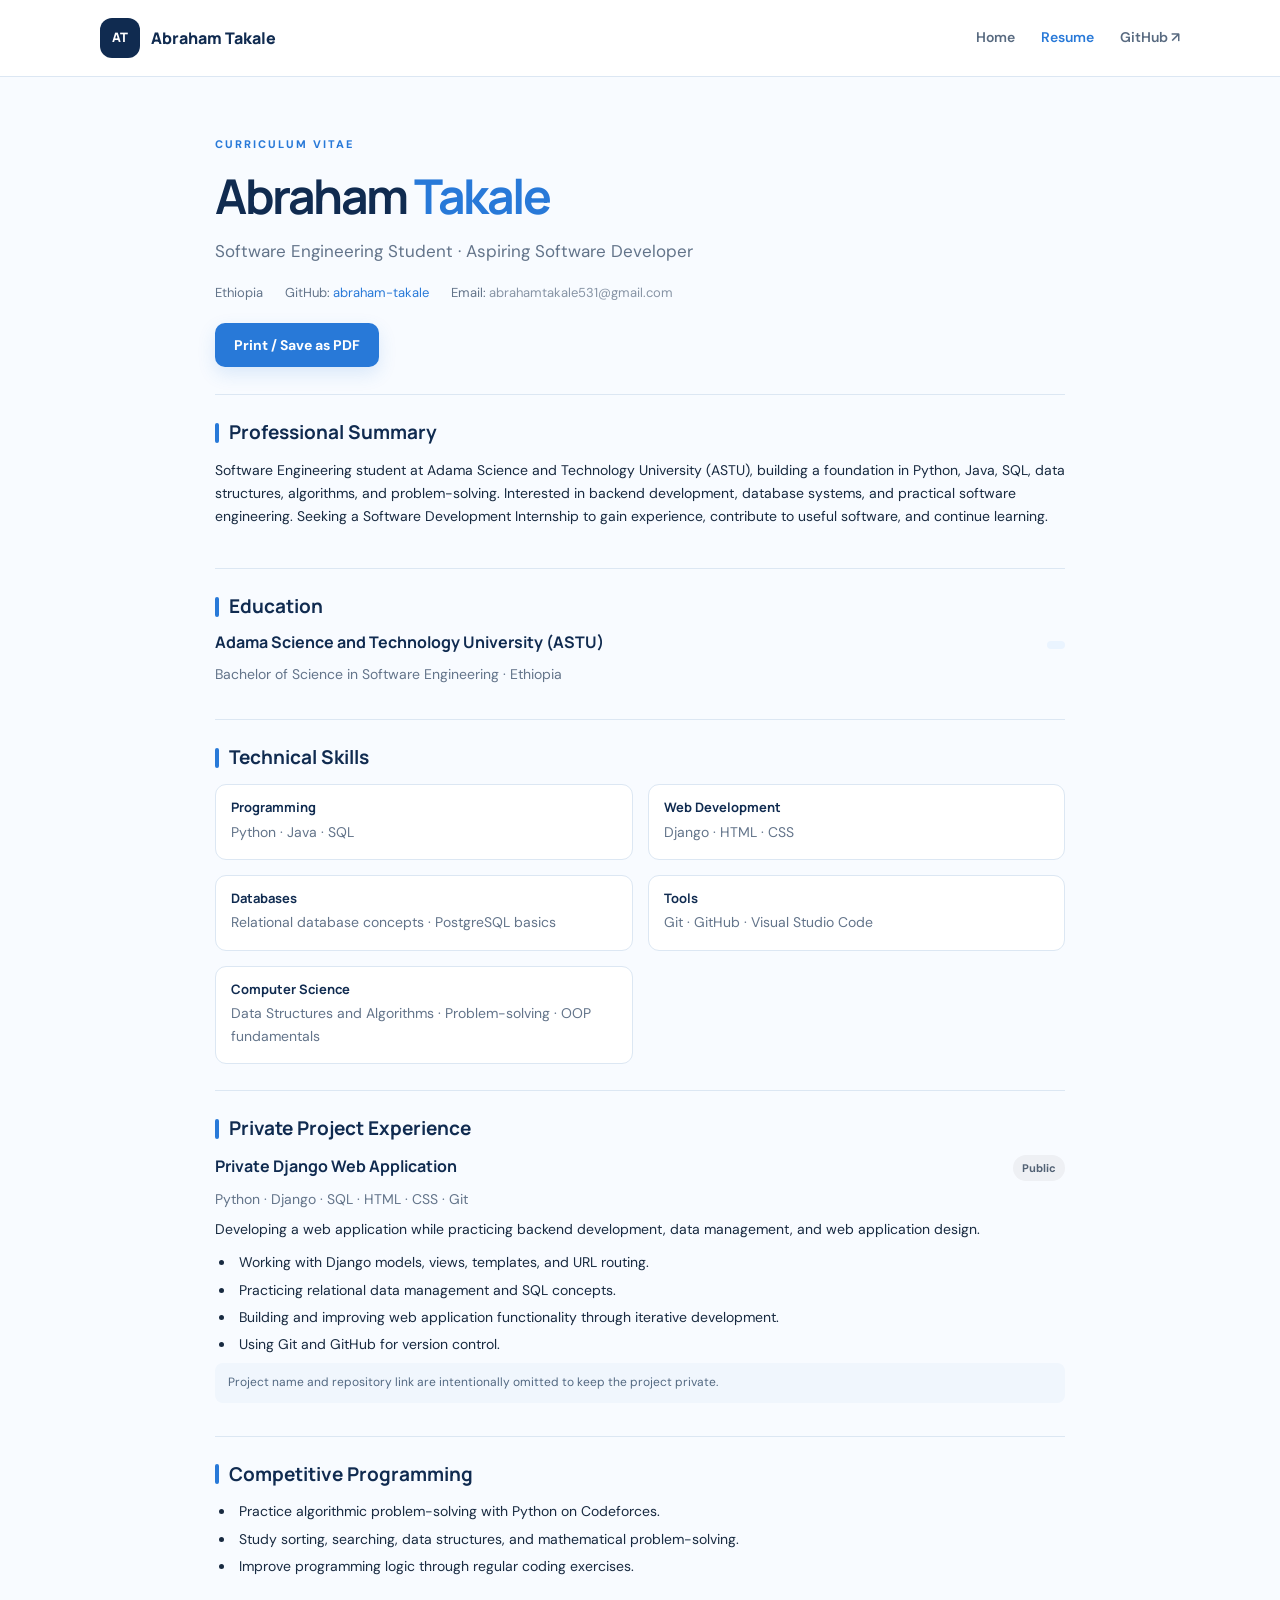
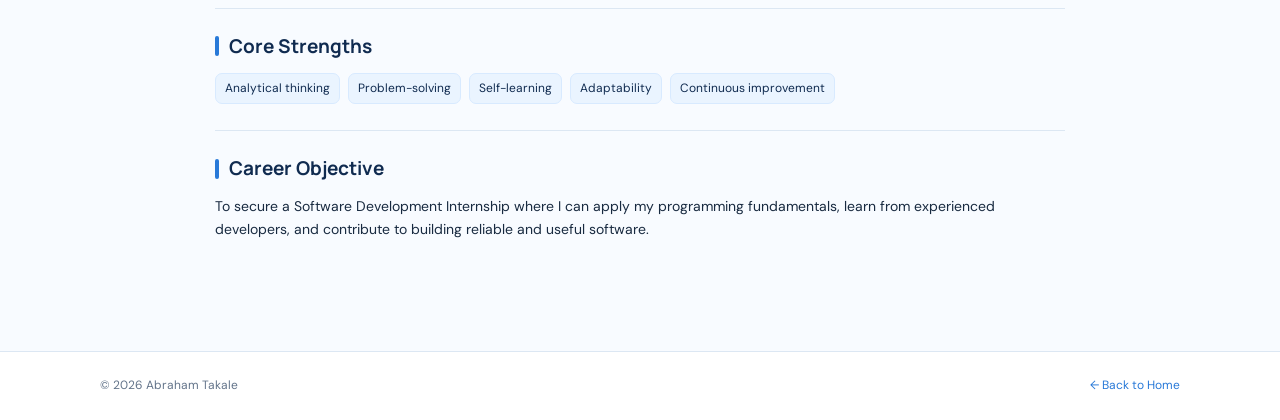
==== resume.html @ e2283519 "Update resume.html" ====
<!DOCTYPE html>
<html lang="en">
<head>
  <meta charset="UTF-8">
  <meta name="viewport" content="width=device-width, initial-scale=1.0">
  <meta name="description" content="Resume of Abraham Gaddissee, Software Engineering student at ASTU.">
  <title>Abraham Takale | Resume</title>
  <link rel="stylesheet" href="style.css">
</head>
<body>
  <header class="site-header">
    <nav class="nav container" aria-label="Main navigation">
      <a class="brand" href="index.html"><span class="brand-mark">AT</span><span>Abraham Takale</span></a>
      <div class="nav-links">
        <a href="index.html">Home</a>
        <a class="active" href="resume.html">Resume</a>
        <a href="https://github.com/abraham-takale" target="_blank" rel="noreferrer">GitHub ↗</a>
      </div>
    </nav>
  </header>

  <main class="container resume-wrap">
    <section class="resume-intro">
      <p class="eyebrow">CURRICULUM VITAE</p>
      <h1>Abraham <span>Takale</span></h1>
      <p class="lead">Software Engineering Student · Aspiring Software Developer</p>
      <div class="resume-contact">
        <span>Ethiopia</span><span>GitHub: <a href="https://github.com/abraham-takale" target="_blank" rel="noreferrer">abraham-takale</a></span>
        <span>Email: <em>abrahamtakale531@gmail.com</em></span>
      </div>
      <button class="button primary print-button" onclick="window.print()">Print / Save as PDF</button>
    </section>

    <section class="resume-section">
      <h2>Professional Summary</h2>
      <p> Software Engineering student at Adama Science and Technology University (ASTU), building a foundation in Python, Java, SQL, data structures, algorithms, and problem-solving. Interested in backend development, database systems, and practical software engineering. Seeking a Software Development Internship to gain experience, contribute to useful software, and continue learning.</p>
    </section>

    <section class="resume-section">
      <h2>Education</h2>
      <div class="entry">
        <div class="entry-top"><h3>Adama Science and Technology University (ASTU)</h3><span class="pill"></span></div>
        <p class="muted">Bachelor of Science in Software Engineering · Ethiopia</p>
      </div>
    </section>

    <section class="resume-section">
      <h2>Technical Skills</h2>
      <div class="skill-grid">
        <div><h3>Programming</h3><p>Python · Java · SQL</p></div>
        <div><h3>Web Development</h3><p>Django · HTML · CSS</p></div>
        <div><h3>Databases</h3><p>Relational database concepts · PostgreSQL basics</p></div>
        <div><h3>Tools</h3><p>Git · GitHub · Visual Studio Code</p></div>
        <div><h3>Computer Science</h3><p>Data Structures and Algorithms · Problem-solving · OOP fundamentals</p></div>
      </div>
    </section>

    <section class="resume-section">
      <h2>Private Project Experience</h2>
      <div class="entry">
        <div class="entry-top"><h3>Private Django Web Application</h3><span class="pill private">Public</span></div>
        <p class="muted">Python · Django · SQL · HTML · CSS · Git</p>
        <p>Developing a web application while practicing backend development, data management, and web application design.</p>
        <ul>
          <li>Working with Django models, views, templates, and URL routing.</li>
          <li>Practicing relational data management and SQL concepts.</li>
          <li>Building and improving web application functionality through iterative development.</li>
          <li>Using Git and GitHub for version control.</li>
        </ul>
        <p class="privacy-note">Project name and repository link are intentionally omitted to keep the project private.</p>
      </div>
    </section>

    <section class="resume-section">
      <h2>Competitive Programming</h2>
      <ul>
        <li>Practice algorithmic problem-solving with Python on Codeforces.</li>
        <li>Study sorting, searching, data structures, and mathematical problem-solving.</li>
        <li>Improve programming logic through regular coding exercises.</li>
      </ul>
    </section>

    <section class="resume-section">
      <h2>Core Strengths</h2>
      <div class="strength-tags"><span>Analytical thinking</span><span>Problem-solving</span><span>Self-learning</span><span>Adaptability</span><span>Continuous improvement</span></div>
    </section>

    <section class="resume-section objective">
      <h2>Career Objective</h2>
      <p>To secure a Software Development Internship where I can apply my programming fundamentals, learn from experienced developers, and contribute to building reliable and useful software.</p>
    </section>
  </main>

  <footer class="footer"><div class="container footer-inner"><span>© <span id="year"></span> Abraham Takale</span><a href="index.html">← Back to Home</a></div></footer>
  <script>document.getElementById("year").textContent = new Date().getFullYear();</script>
</body>
</html>
---- style.css ----
@import url('https://fonts.googleapis.com/css2?family=DM+Sans:wght@400;500;600;700&family=Manrope:wght@400;500;600;700;800&display=swap');

:root{--navy:#102b50;--blue:#2879d8;--sky:#eaf4ff;--ink:#182a40;--muted:#63748a;--line:#dce7f3;--white:#fff}
*{box-sizing:border-box}
html{scroll-behavior:smooth}
body{margin:0;background:#f8fbff;color:var(--ink);font-family:'DM Sans',sans-serif;line-height:1.65}
a{color:var(--blue);text-decoration:none}
a:hover{text-decoration:underline}
.container{width:min(1080px,calc(100% - 40px));margin-inline:auto}
.site-header{background:var(--white);border-bottom:1px solid var(--line);position:sticky;top:0;z-index:10}
.nav{min-height:76px;display:flex;align-items:center;justify-content:space-between;gap:24px}
.brand{display:flex;align-items:center;gap:11px;color:var(--navy);font-family:Manrope,sans-serif;font-weight:800}
.brand:hover{text-decoration:none}
.brand-mark{display:grid;place-items:center;width:40px;height:40px;border-radius:12px;background:var(--navy);color:white;font-size:13px;letter-spacing:.5px}
.nav-links{display:flex;align-items:center;gap:26px;font-weight:600;font-size:14px}
.nav-links a{color:#586a80}
.nav-links a.active,.nav-links a:hover{color:var(--blue)}
.hero{display:grid;grid-template-columns:1.45fr .8fr;gap:58px;align-items:center;padding-top:90px;padding-bottom:86px}
.eyebrow{color:var(--blue);font-size:11px;font-weight:800;letter-spacing:2px;margin:0 0 14px}
h1,h2,h3{font-family:Manrope,sans-serif;line-height:1.2;color:var(--navy);margin-top:0}
h1{font-size:clamp(40px,6vw,64px);letter-spacing:-2.5px;margin-bottom:12px}
h1 span{color:var(--blue)}
.hero h2{font-size:21px;margin-bottom:18px}
.lead{font-size:17px;color:var(--muted);max-width:620px}
.actions{display:flex;gap:12px;flex-wrap:wrap;margin-top:28px}
.button{display:inline-flex;justify-content:center;align-items:center;gap:10px;padding:12px 18px;border-radius:10px;font:700 14px 'DM Sans',sans-serif;border:1px solid transparent;cursor:pointer}
.button:hover{text-decoration:none;transform:translateY(-1px)}
.primary{background:var(--blue);color:white;box-shadow:0 7px 18px #2879d825}
.secondary{border-color:#ccd9e8;background:white;color:var(--navy)}
.hero-card{padding:30px;border-radius:22px;background:linear-gradient(145deg,#102b50,#1d4e83);color:white;box-shadow:0 20px 50px #102b5020}
.avatar{width:76px;height:76px;display:grid;place-items:center;border-radius:22px;background:#ffffff1c;border:1px solid #ffffff40;color:white;font:800 25px Manrope;margin-bottom:27px}
.card-label{font-size:10px;letter-spacing:2px;font-weight:800;color:#a9d4ff}
.hero-card h3{color:white;font-size:25px;margin-bottom:8px}
.hero-card p:not(.card-label){color:#d3e3f4;font-size:14px}
.mini-tags,.strength-tags{display:flex;flex-wrap:wrap;gap:8px;margin-top:20px}
.mini-tags span,.strength-tags span{border:1px solid #ffffff35;background:#ffffff12;border-radius:7px;padding:5px 9px;font-size:12px;color:white}
.section{padding:30px 0 80px}
.section-heading{margin-bottom:28px}
.section-heading h2,.cta h2{font-size:32px;letter-spacing:-.8px;margin-bottom:8px}
.section-heading>p:last-child{color:var(--muted);margin-top:0}
.cards{display:grid;grid-template-columns:repeat(4,1fr);gap:15px}
.feature-card{background:white;border:1px solid var(--line);padding:23px 20px;border-radius:15px;transition:transform .2s,box-shadow .2s}
.feature-card:hover{transform:translateY(-3px);box-shadow:0 12px 30px #102b500c}
.feature-icon{width:39px;height:39px;display:grid;place-items:center;background:var(--sky);border-radius:11px;color:var(--blue);font-size:22px;margin-bottom:18px}
.feature-card h3{font-size:16px;margin-bottom:8px}
.feature-card p{font-size:13px;color:var(--muted);margin-bottom:0}
.cta{margin-bottom:76px;padding:34px 38px;border-radius:18px;background:var(--navy);color:white;display:flex;align-items:center;justify-content:space-between;gap:25px}
.cta h2{color:white;margin-bottom:8px}
.cta p:not(.eyebrow){color:#d1dfef;margin-bottom:0;max-width:570px}
.cta .eyebrow{color:#91c6ff}
.light{background:white;color:var(--navy);white-space:nowrap}
.footer{border-top:1px solid var(--line);background:white;color:var(--muted);font-size:12px}
.footer-inner{min-height:68px;display:flex;align-items:center;justify-content:space-between;gap:15px}
.resume-wrap{max-width:850px;padding-top:58px;padding-bottom:70px}
.resume-intro{padding-bottom:27px;border-bottom:1px solid var(--line)}
.resume-intro h1{font-size:48px}
.resume-intro .lead{margin:0 0 17px}
.resume-contact{display:flex;flex-wrap:wrap;gap:10px 22px;color:var(--muted);font-size:13px}
.resume-contact em{font-style:normal;color:#8794a5}
.print-button{margin-top:20px}
.resume-section{padding:26px 0;border-bottom:1px solid var(--line)}
.resume-section h2{font-size:19px;margin-bottom:15px;display:flex;align-items:center;gap:10px}
.resume-section h2:before{content:"";display:block;width:4px;height:20px;background:var(--blue);border-radius:4px}
.resume-section p,.resume-section li{font-size:14px}
.resume-section ul{padding-left:20px;margin:10px 0 0}
.resume-section li{padding-left:4px;margin:4px 0}
.entry-top{display:flex;justify-content:space-between;align-items:center;gap:12px}
.entry h3{font-size:16px;margin-bottom:4px}
.entry p{margin:7px 0}
.muted{color:var(--muted)}
.pill{font-size:11px;font-weight:700;padding:4px 9px;border-radius:30px;background:var(--sky);color:var(--blue);white-space:nowrap}
.pill.private{background:#eef0f4;color:#526174}
.skill-grid{display:grid;grid-template-columns:1fr 1fr;gap:15px}
.skill-grid>div{background:white;border:1px solid var(--line);padding:15px;border-radius:11px}
.skill-grid h3{font-size:13px;margin-bottom:5px}
.skill-grid p{color:var(--muted);margin:0}
.privacy-note{padding:10px 13px;background:#f0f6fd;border-radius:8px;color:#536982;font-size:12px!important}
.strength-tags{margin-top:0}
.strength-tags span{color:var(--navy);background:var(--sky);border:1px solid #d8eaff}
.objective{border-bottom:0}
@media(max-width:760px){.hero{grid-template-columns:1fr;gap:32px;padding-top:55px;padding-bottom:55px}.hero-card{max-width:480px}.cards{grid-template-columns:repeat(2,1fr)}.cta{align-items:flex-start;flex-direction:column}.nav{align-items:flex-start;padding-top:14px;padding-bottom:14px;flex-direction:column;gap:12px}.nav-links{gap:18px}.resume-intro h1{font-size:39px}}
@media(max-width:440px){.container{width:min(100% - 28px,1080px)}.cards,.skill-grid{grid-template-columns:1fr}.nav-links{width:100%;justify-content:space-between;font-size:13px}.hero h1{font-size:43px}.section-heading h2,.cta h2{font-size:27px}.cta{padding:26px 22px}.resume-contact{flex-direction:column;gap:4px}}
@media print{body{background:white;font-size:12px}.site-header,.footer,.print-button{display:none!important}.resume-wrap{width:100%;padding:0;max-width:none}.resume-intro h1{font-size:30px}.resume-section{padding:14px 0}.resume-section p,.resume-section li{font-size:11px}.skill-grid>div{break-inside:avoid}.resume-section,.entry{break-inside:avoid}a{color:inherit;text-decoration:none}}
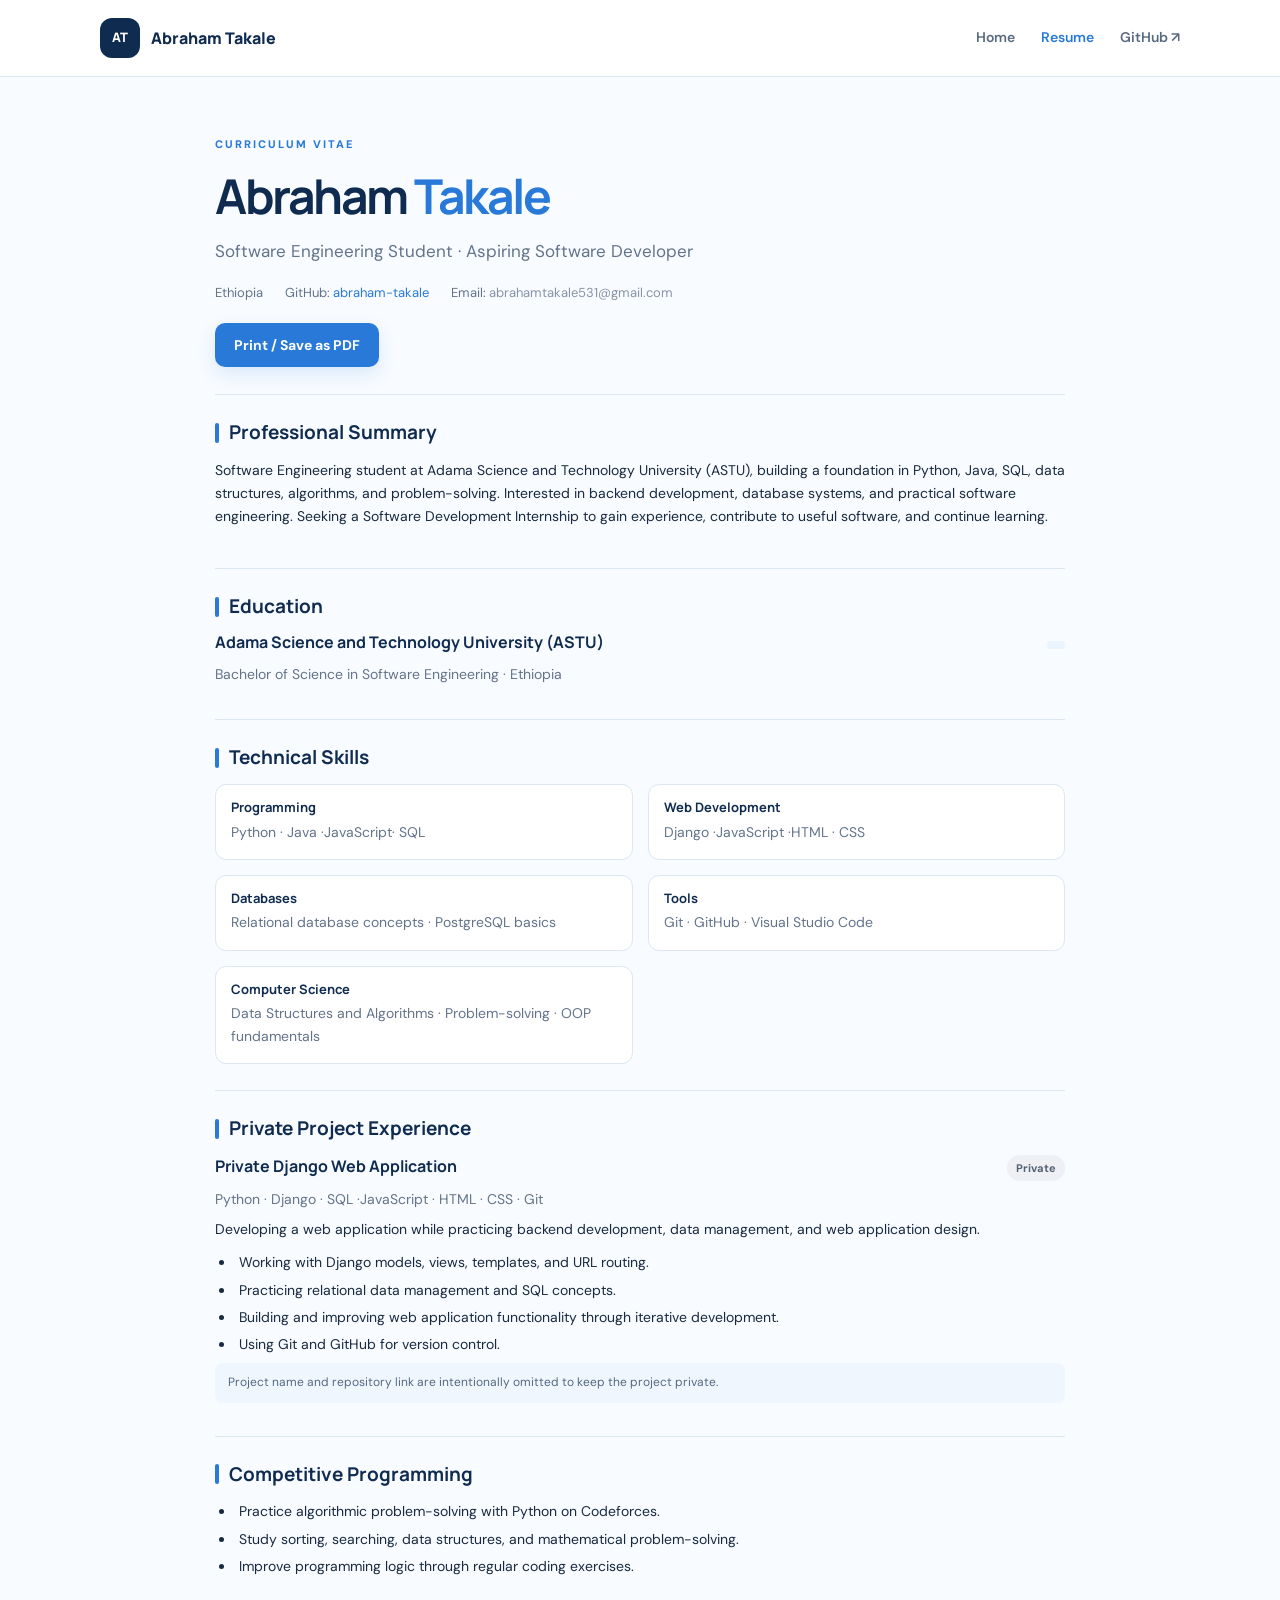
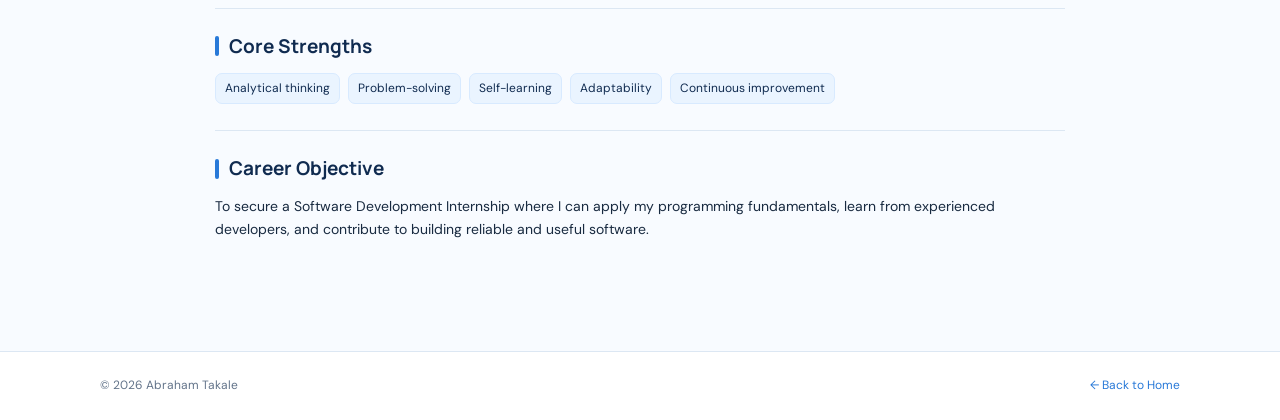
==== commit 92294039: "Update resume.html" ====
--- a/resume.html
+++ b/resume.html
@@ -47,8 +47,8 @@
     <section class="resume-section">
       <h2>Technical Skills</h2>
       <div class="skill-grid">
-        <div><h3>Programming</h3><p>Python · Java · SQL</p></div>
-        <div><h3>Web Development</h3><p>Django · HTML · CSS</p></div>
+        <div><h3>Programming</h3><p>Python · Java ·JavaScript· SQL</p></div>
+        <div><h3>Web Development</h3><p>Django ·JavaScript ·HTML · CSS</p></div>
         <div><h3>Databases</h3><p>Relational database concepts · PostgreSQL basics</p></div>
         <div><h3>Tools</h3><p>Git · GitHub · Visual Studio Code</p></div>
         <div><h3>Computer Science</h3><p>Data Structures and Algorithms · Problem-solving · OOP fundamentals</p></div>
@@ -58,8 +58,8 @@
     <section class="resume-section">
       <h2>Private Project Experience</h2>
       <div class="entry">
-        <div class="entry-top"><h3>Private Django Web Application</h3><span class="pill private">Public</span></div>
-        <p class="muted">Python · Django · SQL · HTML · CSS · Git</p>
+        <div class="entry-top"><h3>Private Django Web Application</h3><span class="pill private">Private</span></div>
+        <p class="muted">Python · Django · SQL ·JavaScript · HTML · CSS · Git</p>
         <p>Developing a web application while practicing backend development, data management, and web application design.</p>
         <ul>
           <li>Working with Django models, views, templates, and URL routing.</li>
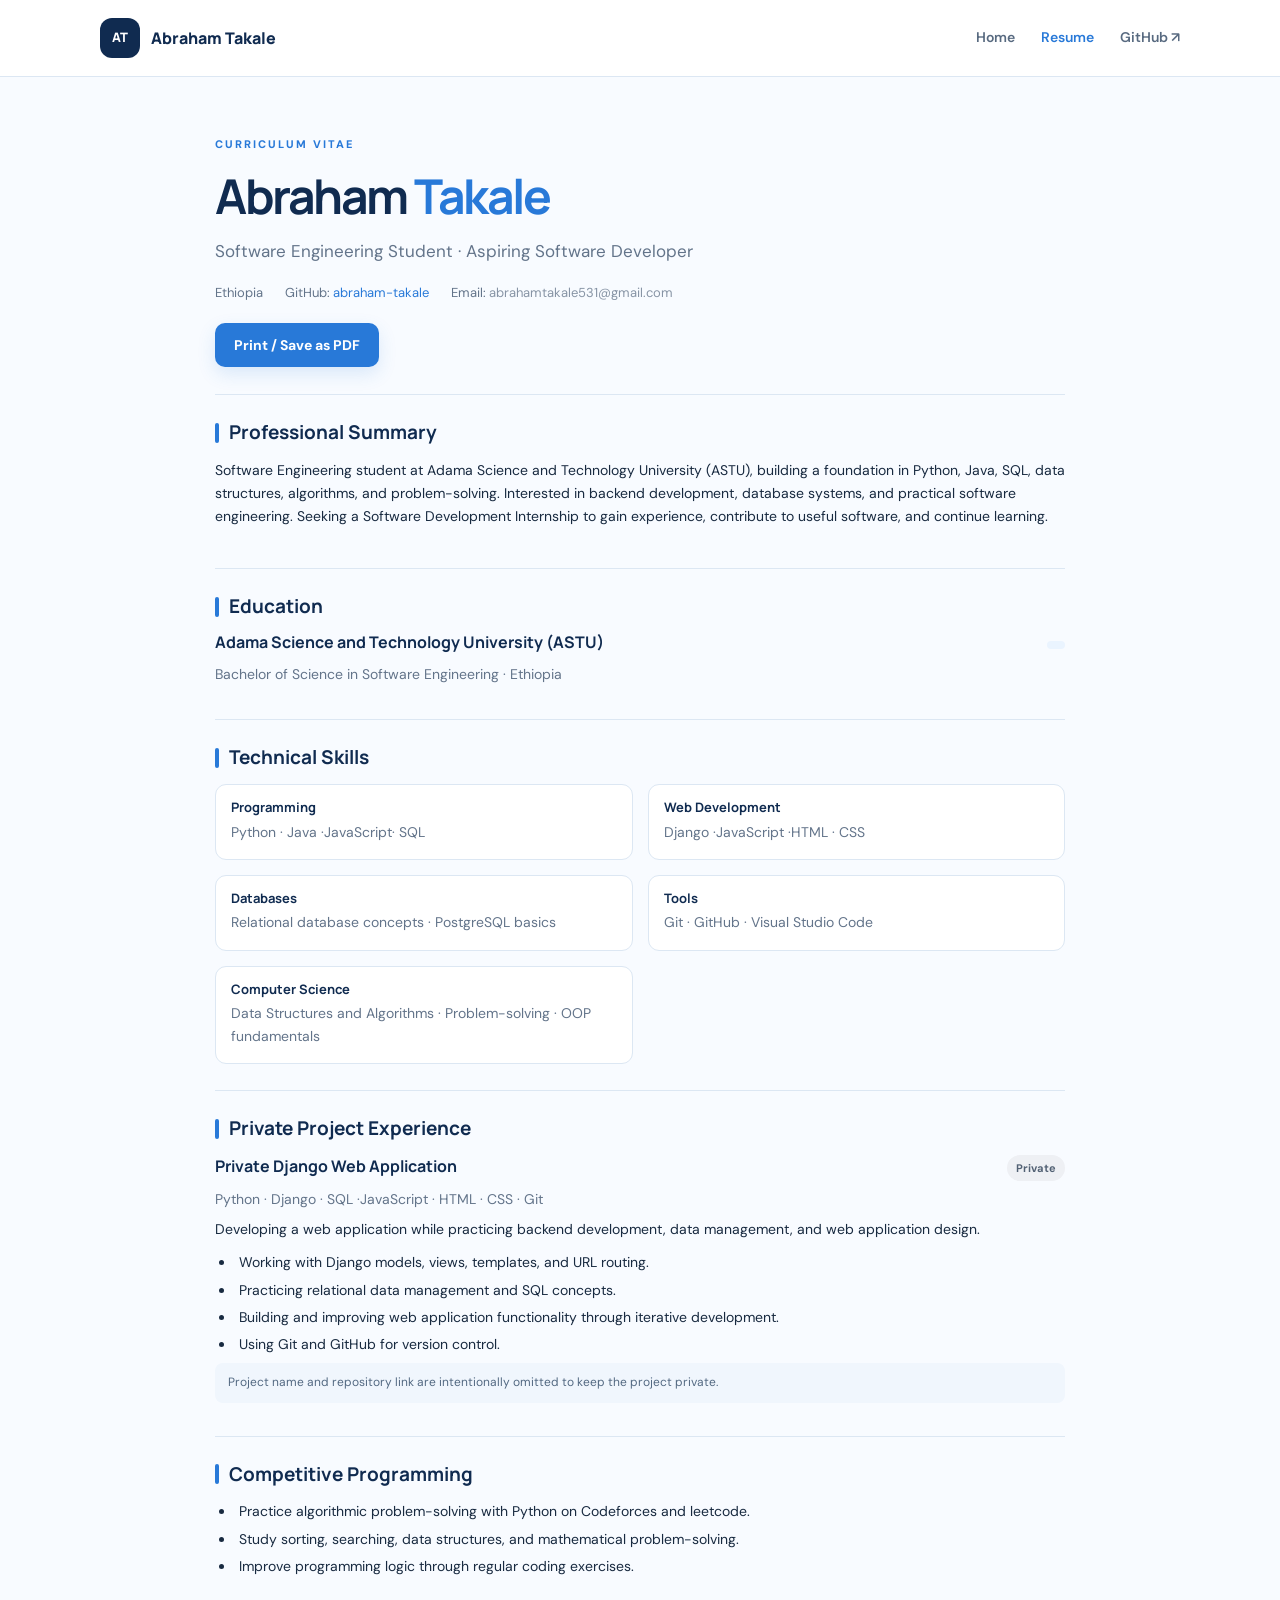
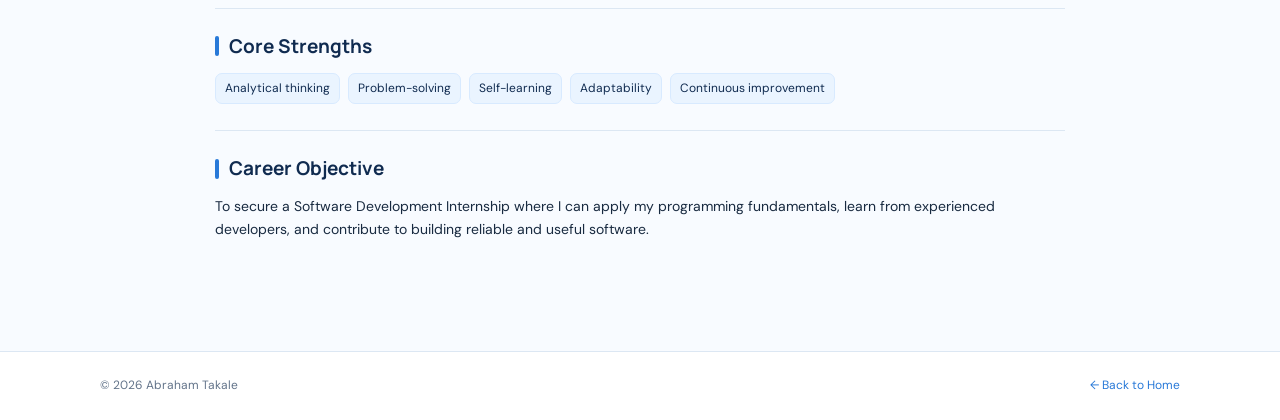
==== commit a9e3ae81: "Update competitive programming experience in resume" ====
--- a/resume.html
+++ b/resume.html
@@ -74,7 +74,7 @@
     <section class="resume-section">
       <h2>Competitive Programming</h2>
       <ul>
-        <li>Practice algorithmic problem-solving with Python on Codeforces.</li>
+        <li>Practice algorithmic problem-solving with Python on Codeforces and leetcode.</li>
         <li>Study sorting, searching, data structures, and mathematical problem-solving.</li>
         <li>Improve programming logic through regular coding exercises.</li>
       </ul>
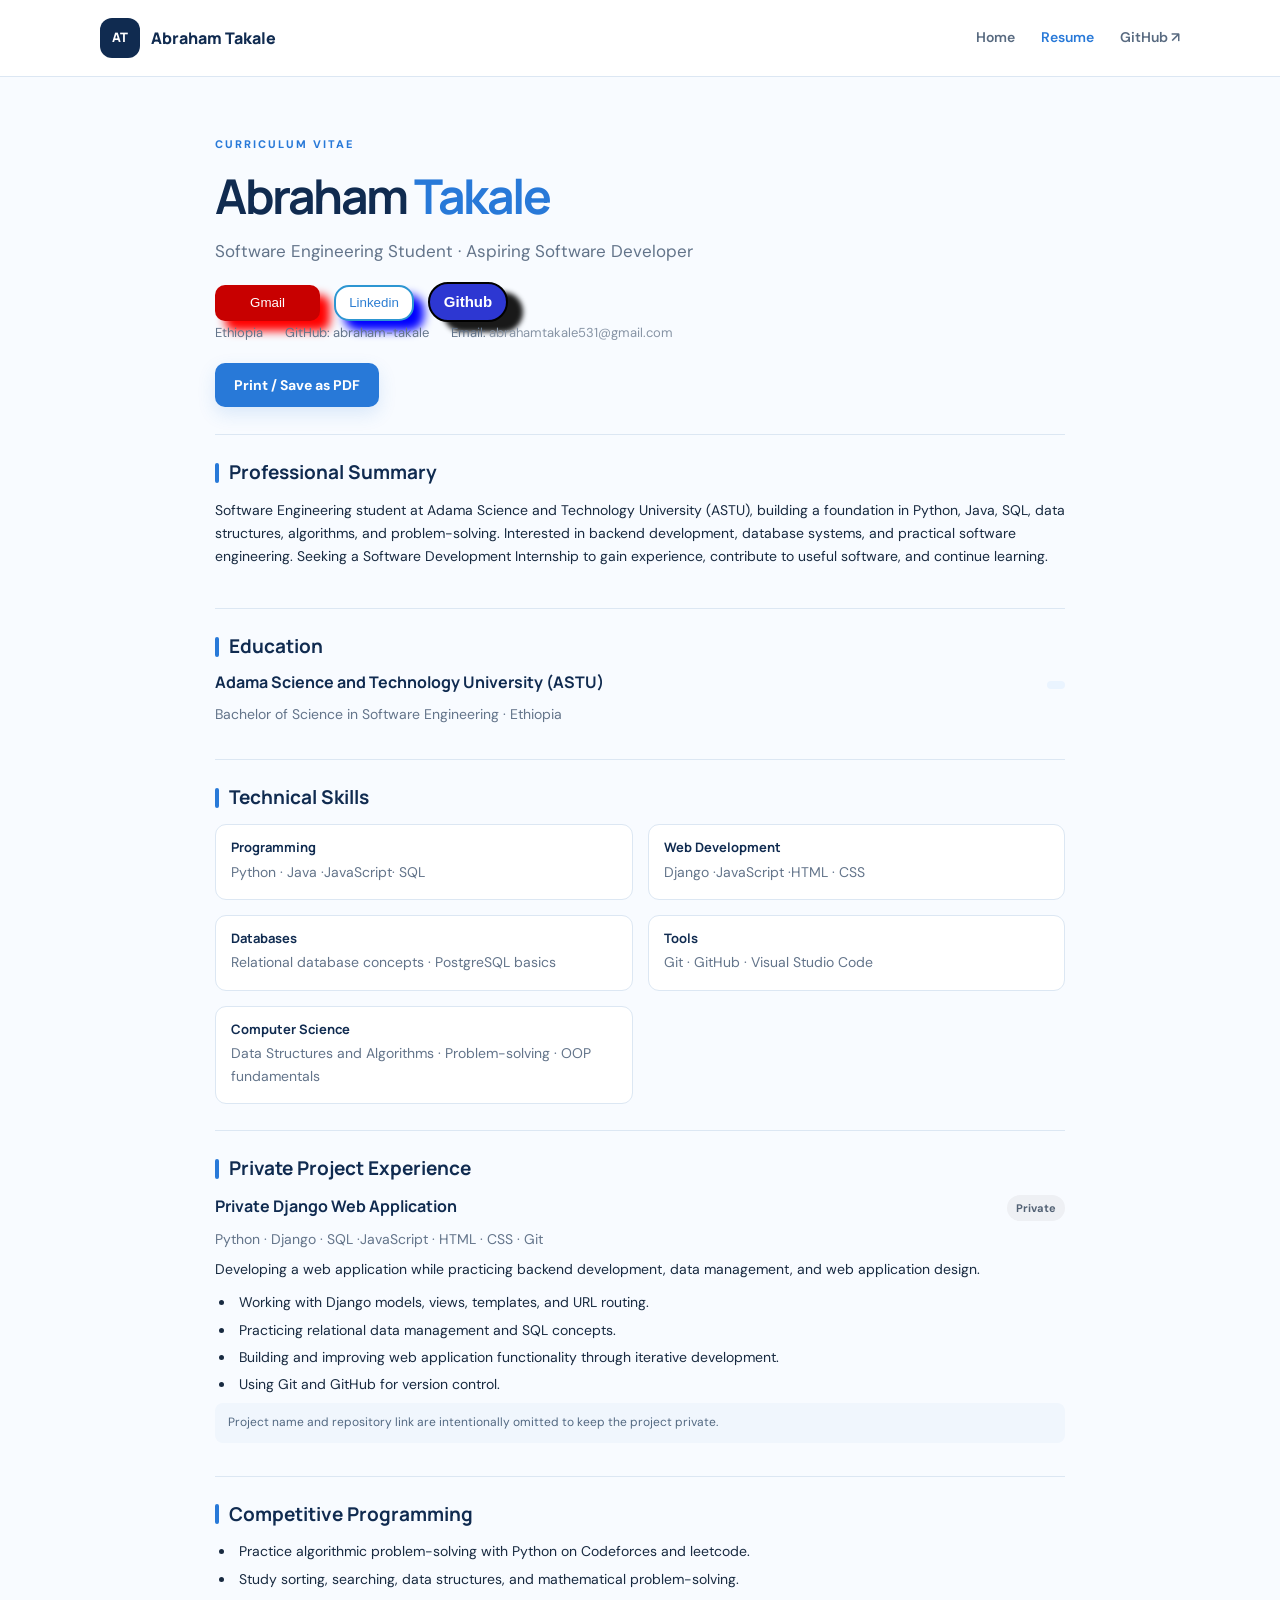
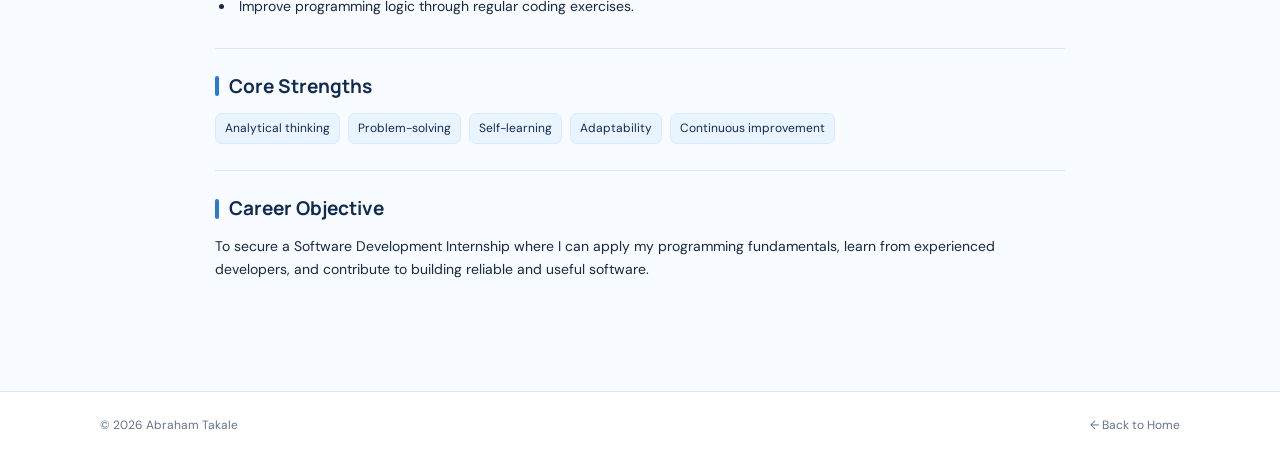
==== commit af94b42c: "Update resume.html" ====
--- a/resume.html
+++ b/resume.html
@@ -24,6 +24,81 @@
       <p class="eyebrow">CURRICULUM VITAE</p>
       <h1>Abraham <span>Takale</span></h1>
       <p class="lead">Software Engineering Student · Aspiring Software Developer</p>
+      <style>
+  .subscribe-tyl {
+    background-color: rgb(200, 0, 0);
+    color: white;
+    border: none;
+    height: 36px;
+    width: 105px;
+    border-radius: 10px;
+    cursor: pointer;
+    margin-right: 10px;
+    transition:
+      background-color 0s,
+      color 0s,
+      opacity 0.s;
+    box-shadow: 10px 10px 10px red;
+  }
+  .subscribe-tyl:hover {
+    opacity: 0.3;
+  }
+  .subscribe-tyl:active {
+    opacity: 0.8;
+  }
+  .join-button:hover {
+    background-color: green;
+  }
+  .join-button:active {
+    background-color: blue;
+  }
+  .join-button {
+    background-color: white;
+    color: rgb(45, 126, 210);
+    border-color: rgb(45, 150, 210);
+    height: 36px;
+    width: 80px;
+    border-radius: 15px;
+    border-width: 2px;
+    border-style: solid;
+    cursor: pointer;
+    margin-right: 10px;
+    box-shadow: 10px 10px 10px blue;
+  }
+  .tweet-button {
+    background-color: rgb(45, 55, 210);
+    border-color: none;
+    color: white;
+    height: 40px;
+    width: 80px;
+    border-radius: 20px;
+    border-width: 2px;
+    border-style: solid;
+    font-size: 15px;
+    font-weight: bold;
+    box-shadow: 15px 10px 5px rgba(0, 0, 0, 0.9);
+  }
+  .tweet-button:hover {
+    background-color: red;
+    opacity: 1s;
+    color: black;
+  }
+  .tweet-button:active {
+    background-color: green;
+    color: red;
+  }
+  a {
+    text-decoration: none;
+    color: inherit;
+  }
+</style>
+<button class="subscribe-tyl">
+  <a href="mailto:abrahamtakale531@gmail.com">Gmail</a></button>
+<button class="join-button">
+  <a href="http://www.linkedin.com/in/Abraham">Linkedin</a> </button>
+<button class="tweet-button">
+  <a href="https://github.com/abraham-takale">Github</a></button>
+
       <div class="resume-contact">
         <span>Ethiopia</span><span>GitHub: <a href="https://github.com/abraham-takale" target="_blank" rel="noreferrer">abraham-takale</a></span>
         <span>Email: <em>abrahamtakale531@gmail.com</em></span>
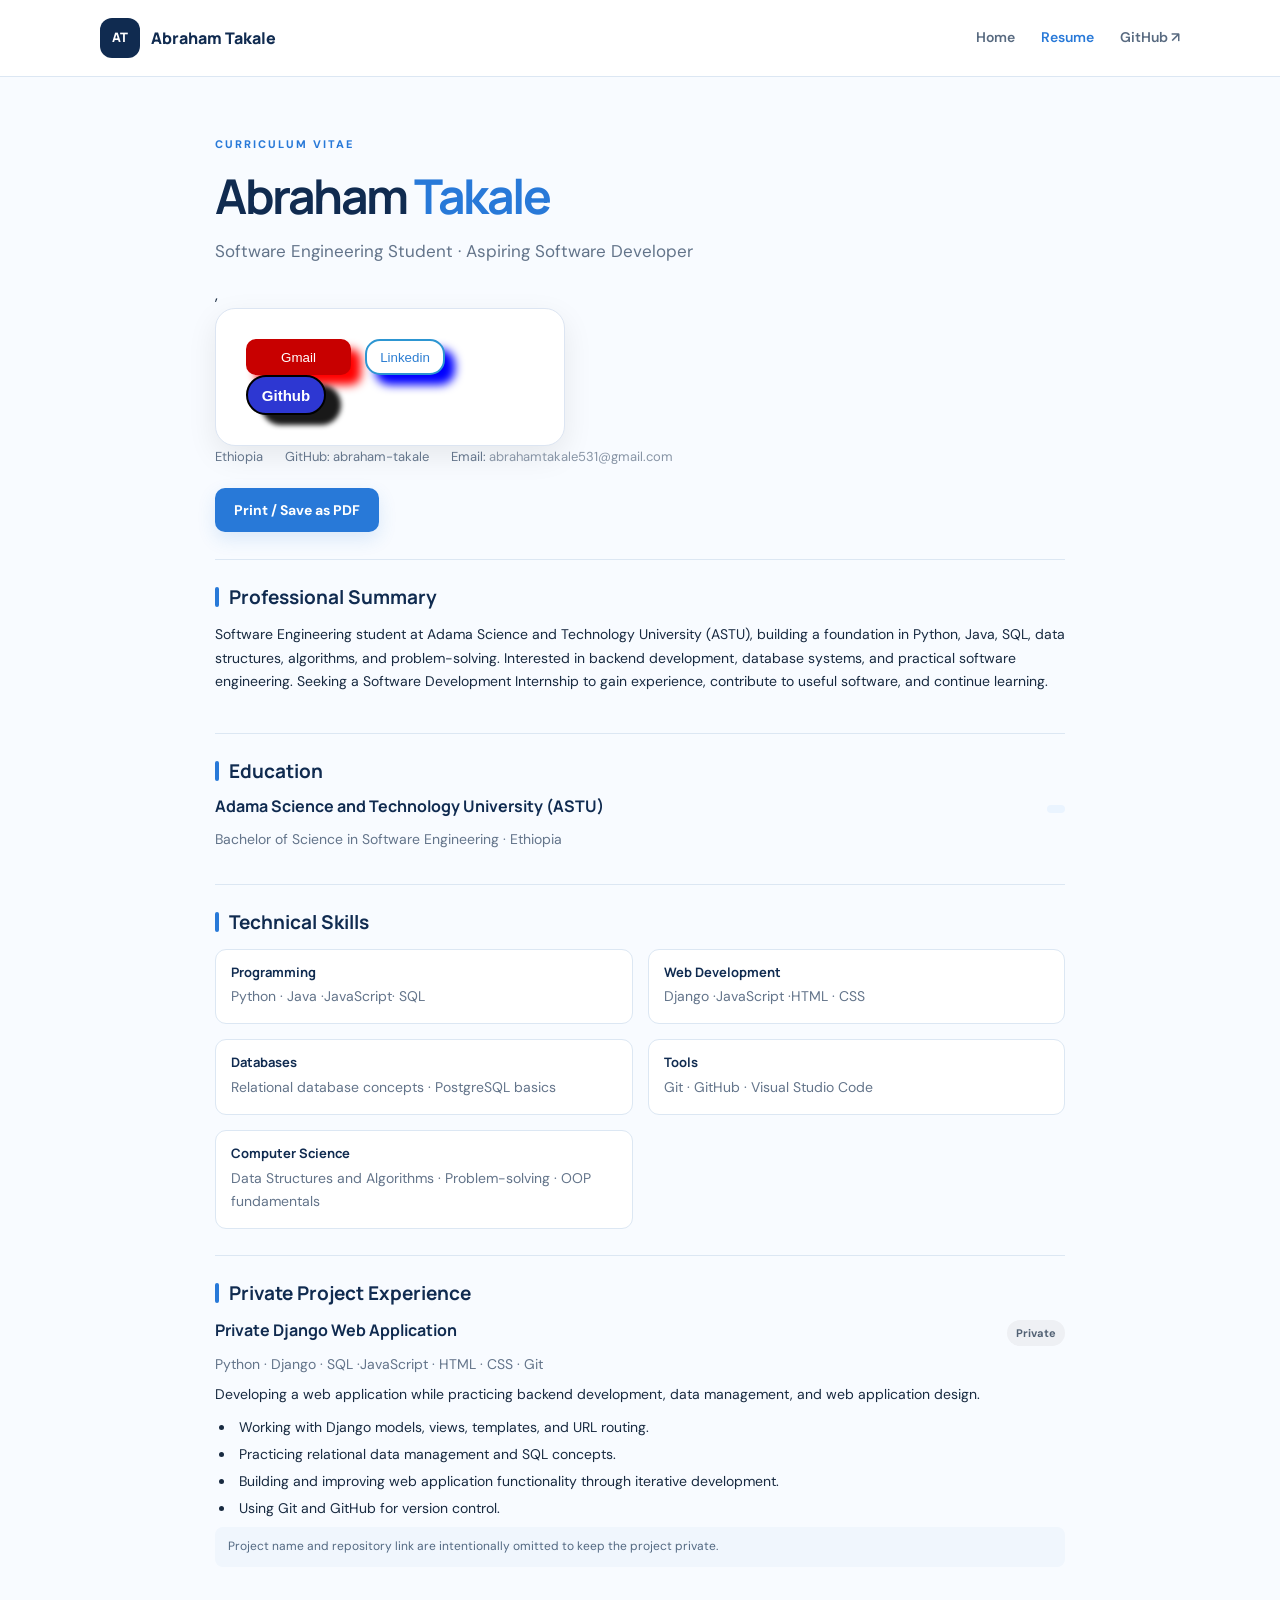
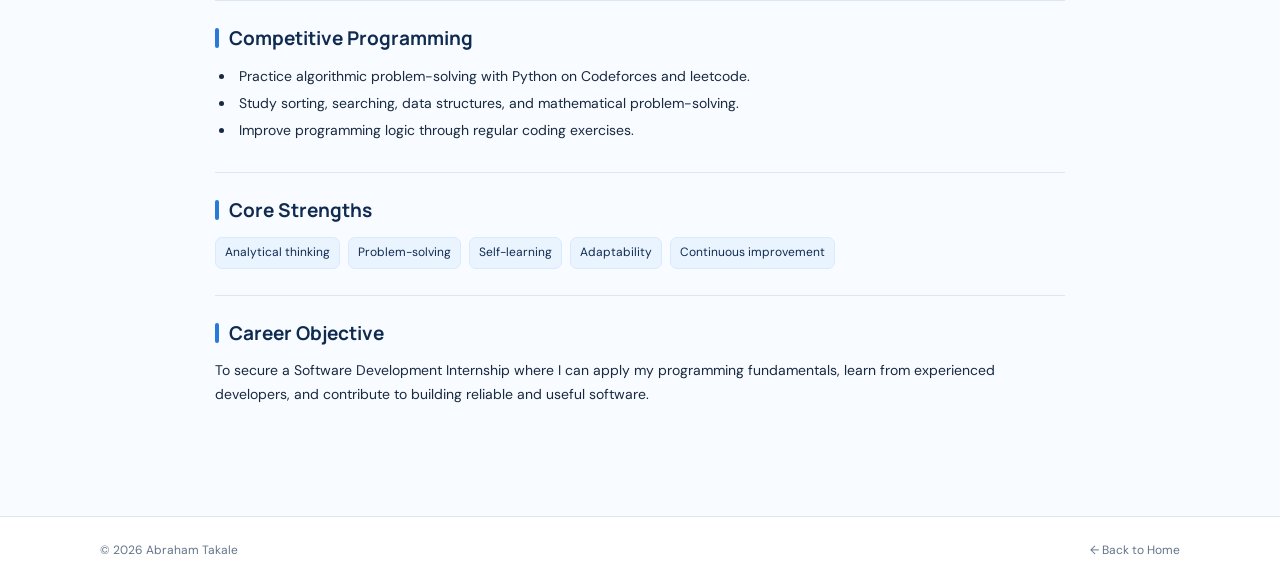
==== commit e85ebe6e: "Add hero-right section with contact buttons Added a new section with buttons for Gmail, LinkedIn, an" ====
--- a/resume.html
+++ b/resume.html
@@ -91,13 +91,33 @@
     text-decoration: none;
     color: inherit;
   }
-</style>
+.hero-right {
+  width: 350px;
+  min-width: 300px;
+  background-color: white;
+  border: 1px solid #dce5f2;
+  border-radius: 20px;
+  padding: 30px;
+  box-shadow: 0 10px 30px rgba(0, 0, 0, 0.08);
+}
+
+.hero-right h2 {
+  color: #142d50;
+  margin-top: 0;
+}
+
+.hero-right p {
+  color: #64748b;
+}
+</style>,
+ <div class="hero-right">
 <button class="subscribe-tyl">
   <a href="mailto:abrahamtakale531@gmail.com">Gmail</a></button>
 <button class="join-button">
   <a href="http://www.linkedin.com/in/Abraham">Linkedin</a> </button>
 <button class="tweet-button">
   <a href="https://github.com/abraham-takale">Github</a></button>
+ </div>
 
       <div class="resume-contact">
         <span>Ethiopia</span><span>GitHub: <a href="https://github.com/abraham-takale" target="_blank" rel="noreferrer">abraham-takale</a></span>
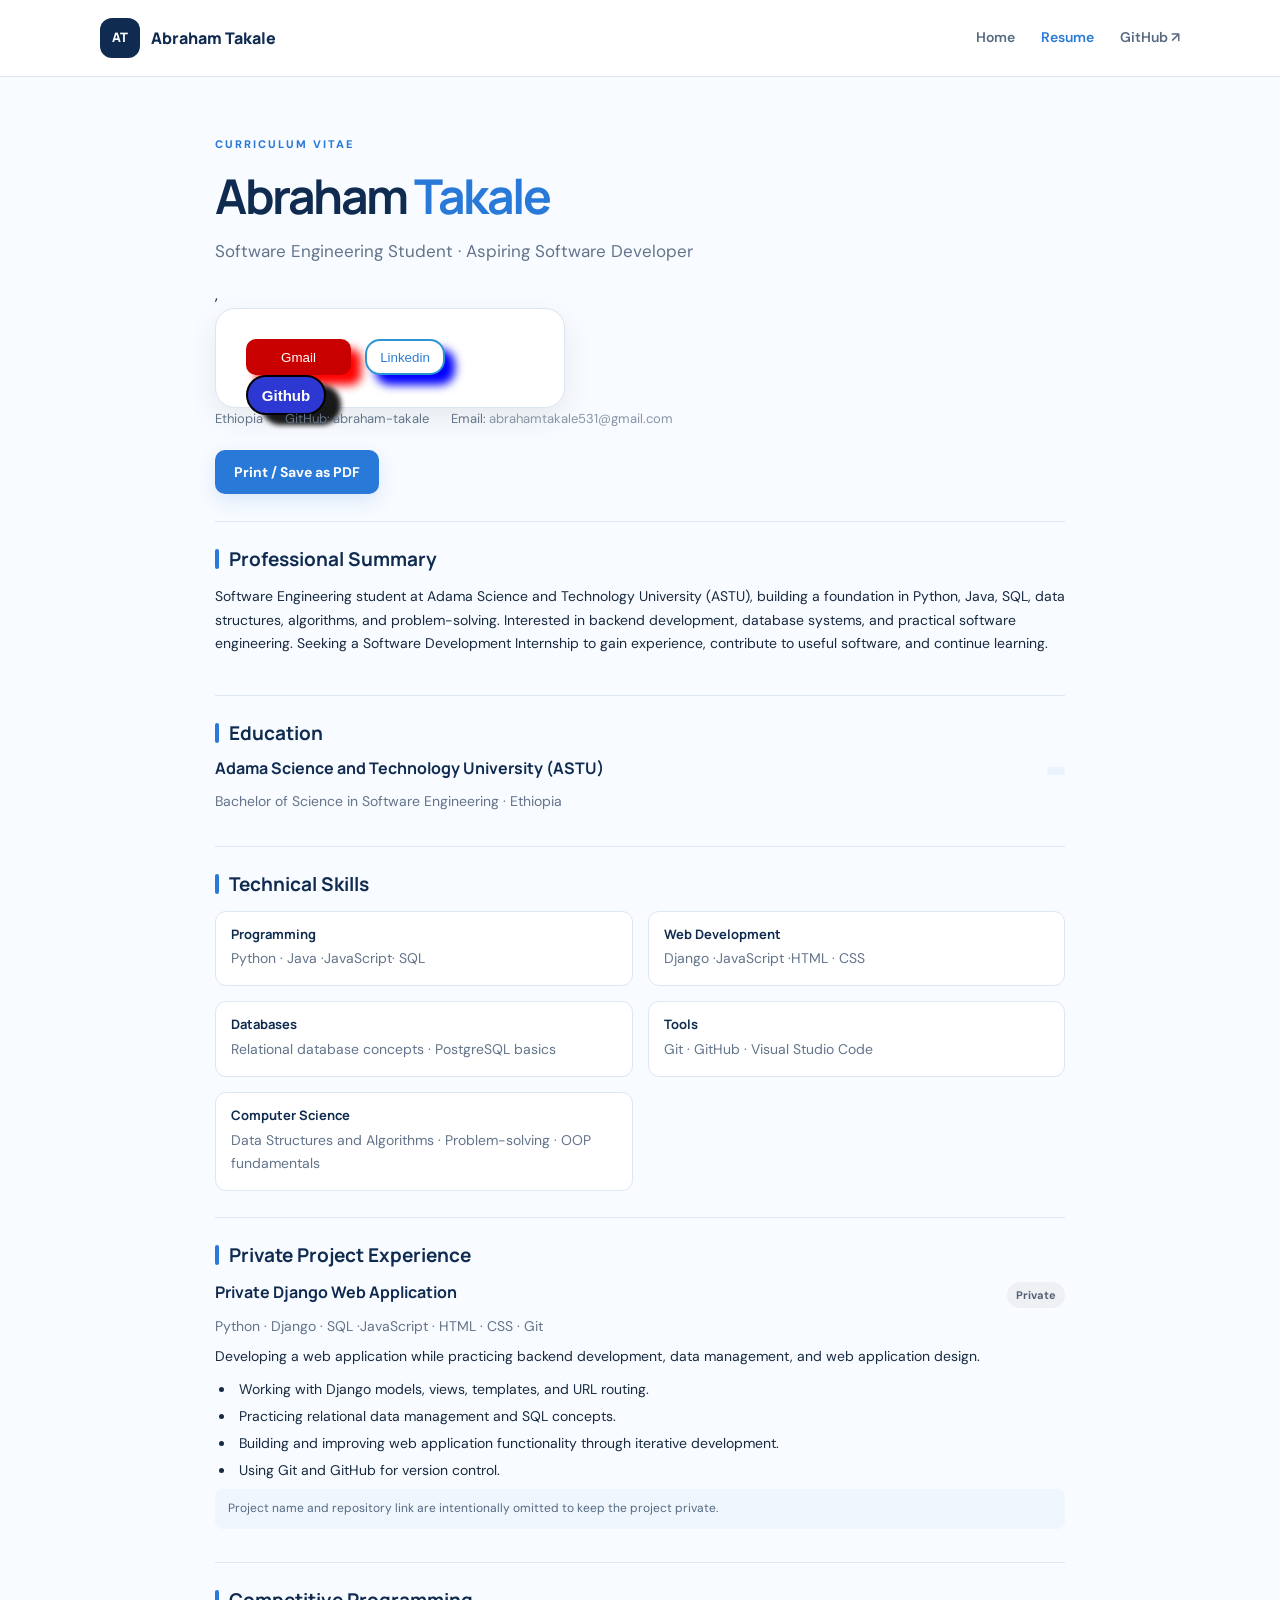
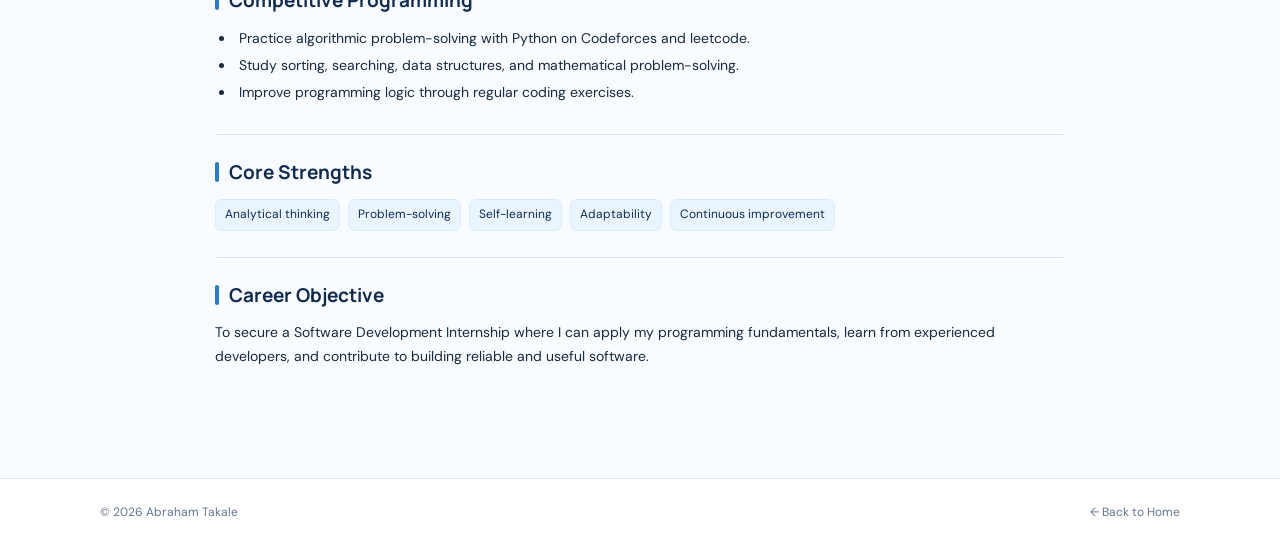
==== commit cbd14cb2: "Add height to hero-right section in resume.html" ====
--- a/resume.html
+++ b/resume.html
@@ -93,6 +93,7 @@
   }
 .hero-right {
   width: 350px;
+  height:100px;
   min-width: 300px;
   background-color: white;
   border: 1px solid #dce5f2;
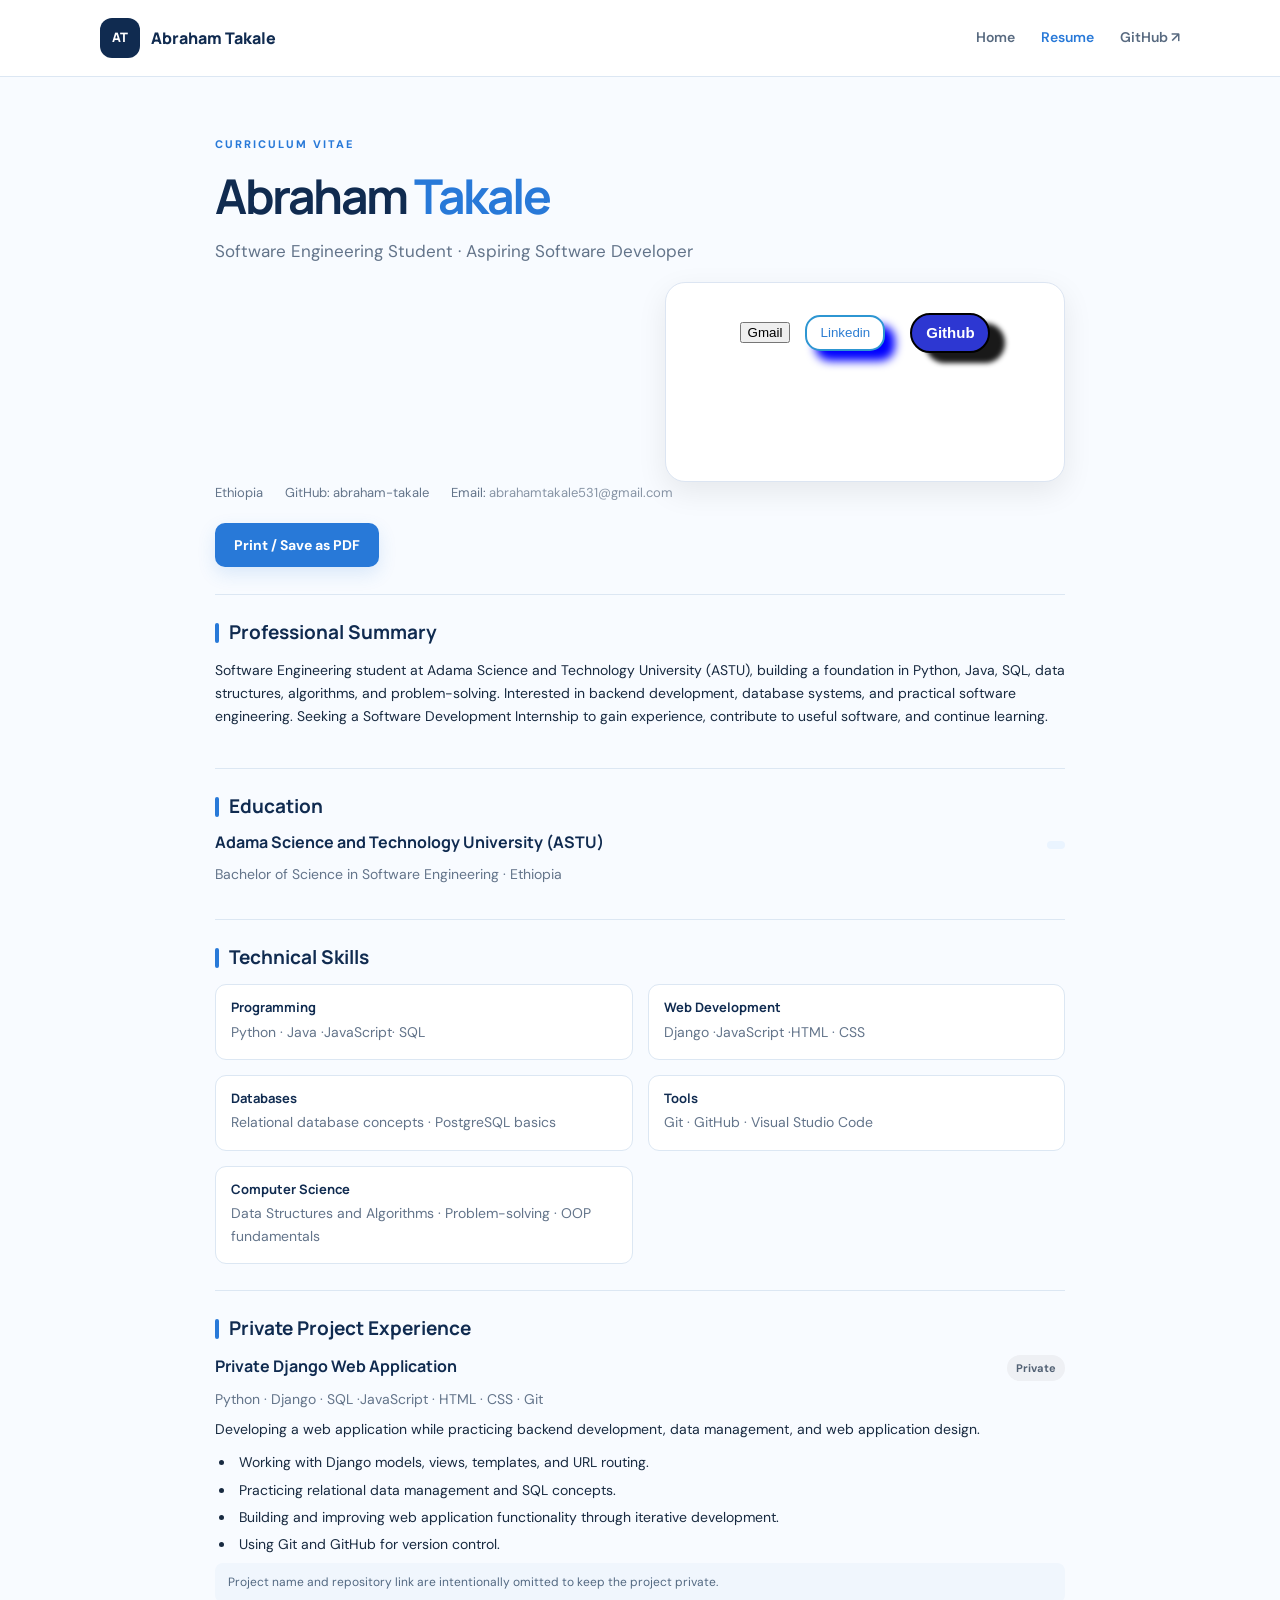
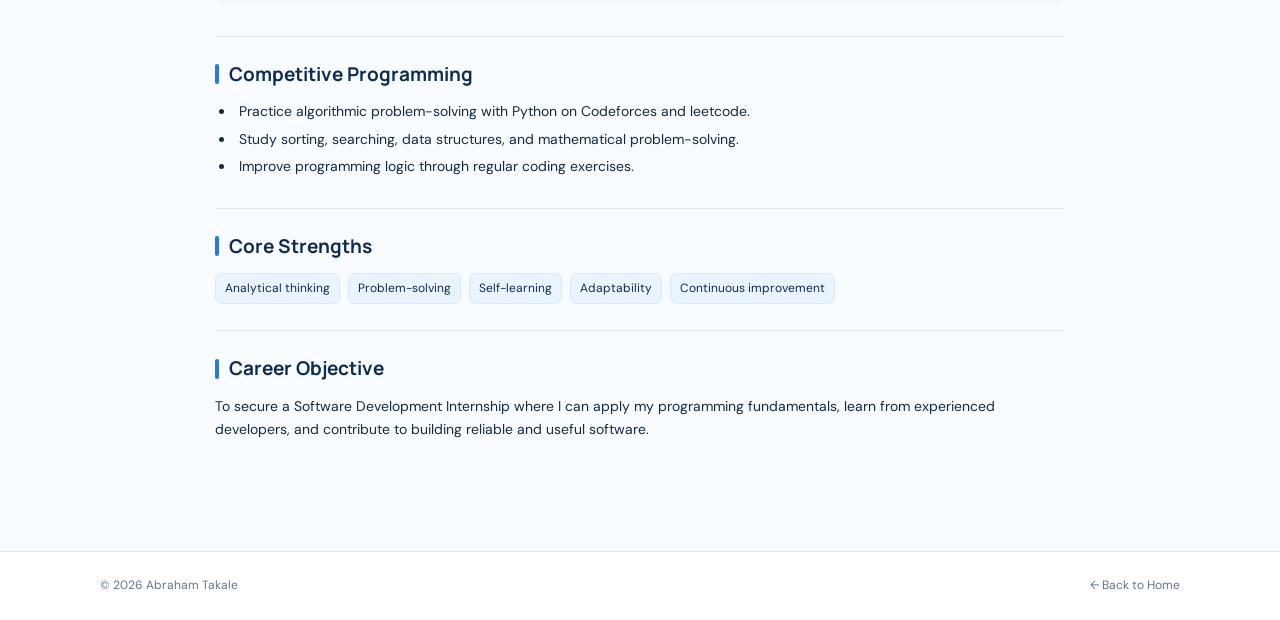
==== commit d20f03e8: "Refactor social links and remove inline styles Replaced inline styles with social link buttons and u" ====
--- a/resume.html
+++ b/resume.html
@@ -24,101 +24,32 @@
       <p class="eyebrow">CURRICULUM VITAE</p>
       <h1>Abraham <span>Takale</span></h1>
       <p class="lead">Software Engineering Student · Aspiring Software Developer</p>
-      <style>
-  .subscribe-tyl {
-    background-color: rgb(200, 0, 0);
-    color: white;
-    border: none;
-    height: 36px;
-    width: 105px;
-    border-radius: 10px;
-    cursor: pointer;
-    margin-right: 10px;
-    transition:
-      background-color 0s,
-      color 0s,
-      opacity 0.s;
-    box-shadow: 10px 10px 10px red;
-  }
-  .subscribe-tyl:hover {
-    opacity: 0.3;
-  }
-  .subscribe-tyl:active {
-    opacity: 0.8;
-  }
-  .join-button:hover {
-    background-color: green;
-  }
-  .join-button:active {
-    background-color: blue;
-  }
-  .join-button {
-    background-color: white;
-    color: rgb(45, 126, 210);
-    border-color: rgb(45, 150, 210);
-    height: 36px;
-    width: 80px;
-    border-radius: 15px;
-    border-width: 2px;
-    border-style: solid;
-    cursor: pointer;
-    margin-right: 10px;
-    box-shadow: 10px 10px 10px blue;
-  }
-  .tweet-button {
-    background-color: rgb(45, 55, 210);
-    border-color: none;
-    color: white;
-    height: 40px;
-    width: 80px;
-    border-radius: 20px;
-    border-width: 2px;
-    border-style: solid;
-    font-size: 15px;
-    font-weight: bold;
-    box-shadow: 15px 10px 5px rgba(0, 0, 0, 0.9);
-  }
-  .tweet-button:hover {
-    background-color: red;
-    opacity: 1s;
-    color: black;
-  }
-  .tweet-button:active {
-    background-color: green;
-    color: red;
-  }
-  a {
-    text-decoration: none;
-    color: inherit;
-  }
-.hero-right {
-  width: 350px;
-  height:100px;
-  min-width: 300px;
-  background-color: white;
-  border: 1px solid #dce5f2;
-  border-radius: 20px;
-  padding: 30px;
-  box-shadow: 0 10px 30px rgba(0, 0, 0, 0.08);
-}
+     
+<div class="hero-container">
 
-.hero-right h2 {
-  color: #142d50;
-  margin-top: 0;
-}
+  <div class="hero-right">
 
-.hero-right p {
-  color: #64748b;
-}
-</style>,
- <div class="hero-right">
-<button class="subscribe-tyl">
-  <a href="mailto:abrahamtakale531@gmail.com">Gmail</a></button>
-<button class="join-button">
-  <a href="http://www.linkedin.com/in/Abraham">Linkedin</a> </button>
-<button class="tweet-button">
-  <a href="https://github.com/abraham-takale">Github</a></button>
- </div>
+    <div class="social-links">
+      <button class="subscribe-tyl">
+        <a href="mailto:abrahamtakale531@gmail.com">Gmail</a>
+      </button>
+
+      <button class="join-button">
+        <a href="https://www.linkedin.com/in/Abraham" target="_blank">
+          Linkedin
+        </a>
+      </button>
+
+      <button class="tweet-button">
+        <a href="https://github.com/abraham-takale" target="_blank">
+          Github
+        </a>
+      </button>
+    </div>
+
+  </div>
+
+</div>
 
       <div class="resume-contact">
         <span>Ethiopia</span><span>GitHub: <a href="https://github.com/abraham-takale" target="_blank" rel="noreferrer">abraham-takale</a></span>
--- a/style.css
+++ b/style.css
@@ -81,3 +81,99 @@
 @media(max-width:760px){.hero{grid-template-columns:1fr;gap:32px;padding-top:55px;padding-bottom:55px}.hero-card{max-width:480px}.cards{grid-template-columns:repeat(2,1fr)}.cta{align-items:flex-start;flex-direction:column}.nav{align-items:flex-start;padding-top:14px;padding-bottom:14px;flex-direction:column;gap:12px}.nav-links{gap:18px}.resume-intro h1{font-size:39px}}
 @media(max-width:440px){.container{width:min(100% - 28px,1080px)}.cards,.skill-grid{grid-template-columns:1fr}.nav-links{width:100%;justify-content:space-between;font-size:13px}.hero h1{font-size:43px}.section-heading h2,.cta h2{font-size:27px}.cta{padding:26px 22px}.resume-contact{flex-direction:column;gap:4px}}
 @media print{body{background:white;font-size:12px}.site-header,.footer,.print-button{display:none!important}.resume-wrap{width:100%;padding:0;max-width:none}.resume-intro h1{font-size:30px}.resume-section{padding:14px 0}.resume-section p,.resume-section li{font-size:11px}.skill-grid>div{break-inside:avoid}.resume-section,.entry{break-inside:avoid}a{color:inherit;text-decoration:none}}
+
+
+<style>
+  .subscribe-tyl {
+    background-color: rgb(200, 0, 0);
+    color: white;
+    border: none;
+    height: 36px;
+    width: 105px;
+    border-radius: 10px;
+    cursor: pointer;
+    margin-right: 10px;
+    transition:
+      background-color 0s,
+      color 0s,
+      opacity 0.s;
+    box-shadow: 10px 10px 10px red;
+  }
+  .subscribe-tyl:hover {
+    opacity: 0.3;
+  }
+  .subscribe-tyl:active {
+    opacity: 0.8;
+  }
+  .join-button:hover {
+    background-color: green;
+  }
+  .join-button:active {
+    background-color: blue;
+  }
+  .join-button {
+    background-color: white;
+    color: rgb(45, 126, 210);
+    border-color: rgb(45, 150, 210);
+    height: 36px;
+    width: 80px;
+    border-radius: 15px;
+    border-width: 2px;
+    border-style: solid;
+    cursor: pointer;
+    margin-right: 10px;
+    box-shadow: 10px 10px 10px blue;
+  }
+  .tweet-button {
+    background-color: rgb(45, 55, 210);
+    border-color: none;
+    color: white;
+    height: 40px;
+    width: 80px;
+    border-radius: 20px;
+    border-width: 2px;
+    border-style: solid;
+    font-size: 15px;
+    font-weight: bold;
+    box-shadow: 15px 10px 5px rgba(0, 0, 0, 0.9);
+  }
+  .tweet-button:hover {
+    background-color: red;
+    opacity: 1s;
+    color: black;
+  }
+  .tweet-button:active {
+    background-color: green;
+    color: red;
+  }
+  a {
+    text-decoration: none;
+    color: inherit;
+  }
+ .hero-container {
+  display: flex;
+  justify-content: space-between;
+  align-items: center;
+  gap: 40px;
+}
+
+.hero-right {
+  width: 400px;
+  min-height: 200px;
+  background-color: white;
+  border: 1px solid #dce5f2;
+  border-radius: 20px;
+  padding: 30px;
+
+  margin-left: auto;
+
+  box-shadow: 0 10px 30px rgba(0, 0, 0, 0.08);
+}
+.social-links {
+  display: flex;
+  justify-content: center;
+  align-items: center;
+  gap: 15px;
+  flex-wrap: wrap;
+}
+</style>
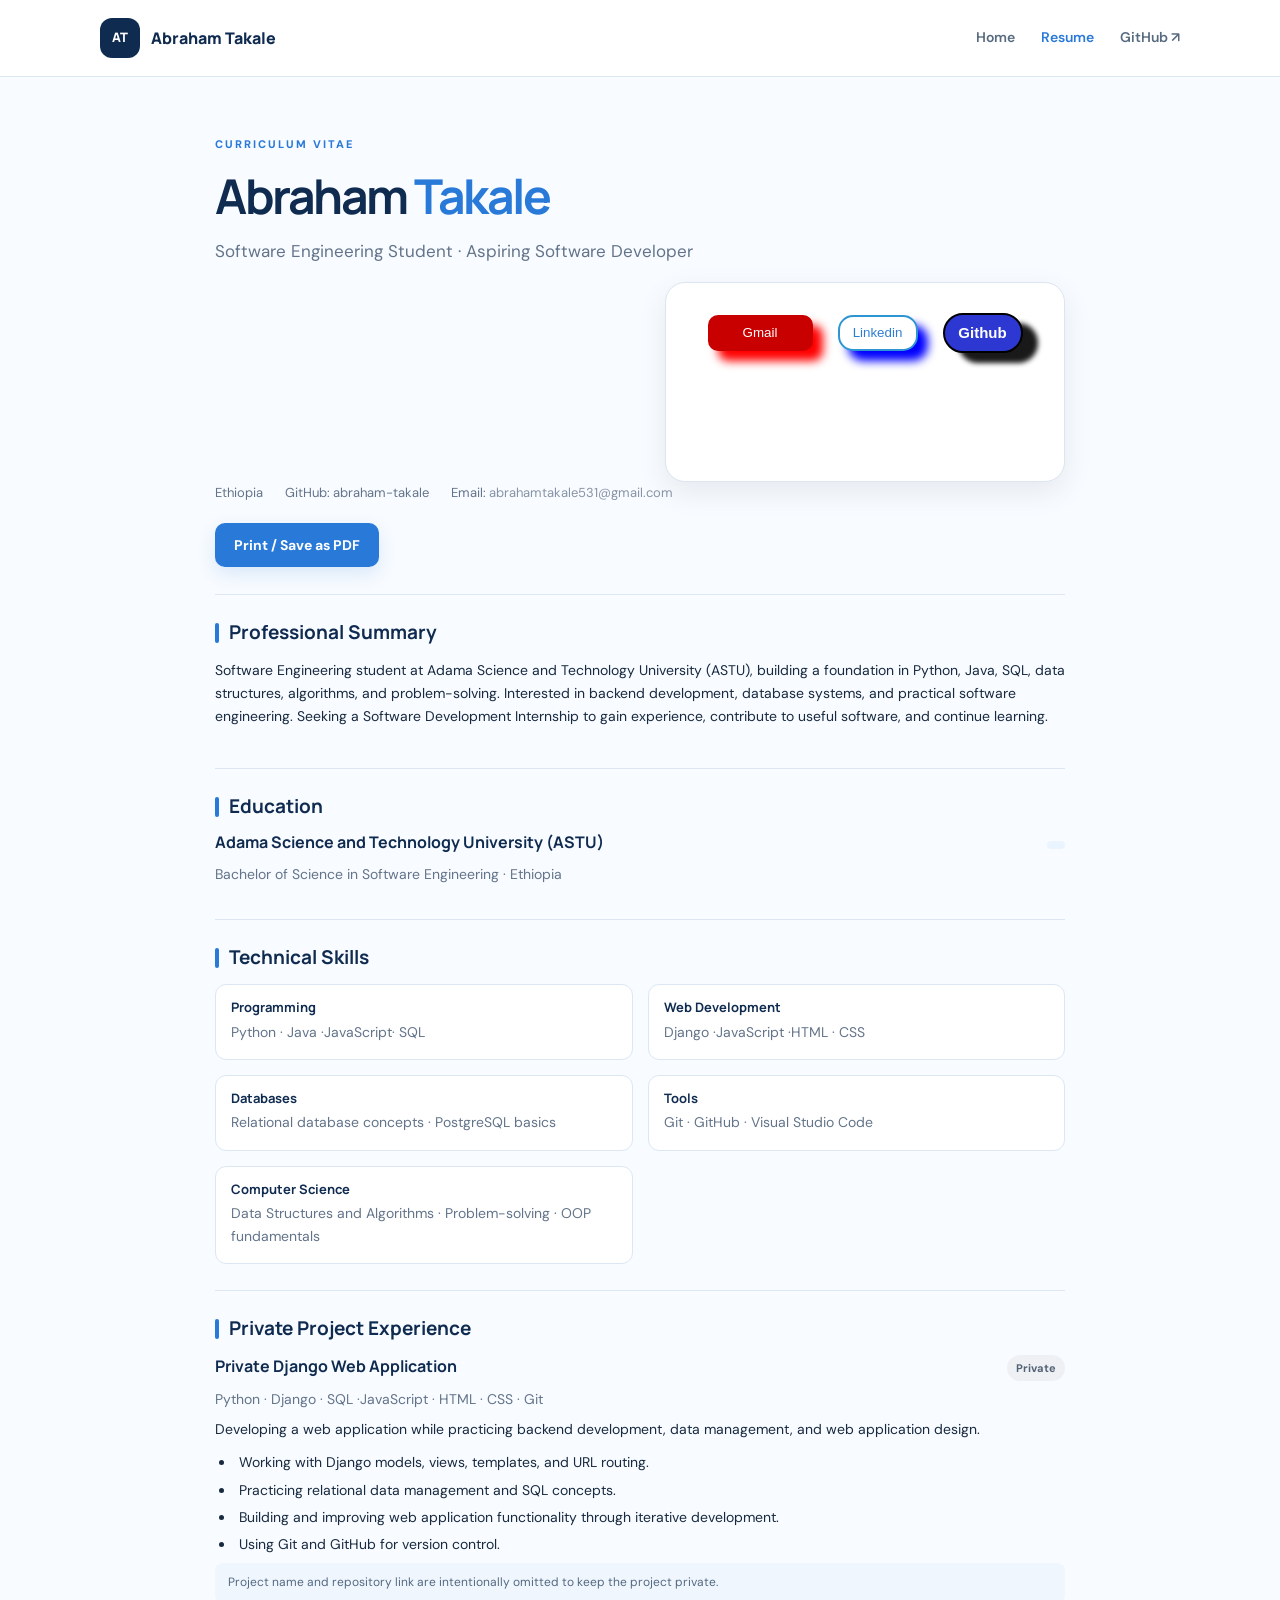
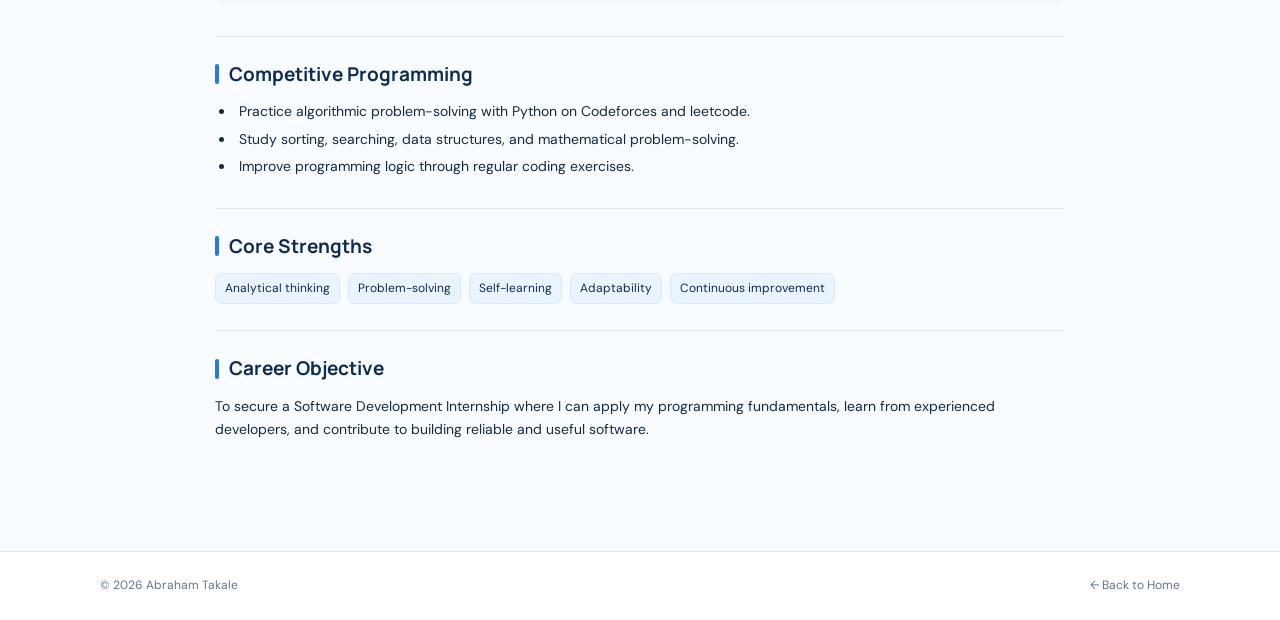
==== commit f5f524c2: "Fix formatting in resume.html" ====
--- a/resume.html
+++ b/resume.html
@@ -48,7 +48,6 @@
     </div>
 
   </div>
-
 </div>
 
       <div class="resume-contact">
--- a/style.css
+++ b/style.css
@@ -83,7 +83,6 @@
 @media print{body{background:white;font-size:12px}.site-header,.footer,.print-button{display:none!important}.resume-wrap{width:100%;padding:0;max-width:none}.resume-intro h1{font-size:30px}.resume-section{padding:14px 0}.resume-section p,.resume-section li{font-size:11px}.skill-grid>div{break-inside:avoid}.resume-section,.entry{break-inside:avoid}a{color:inherit;text-decoration:none}}
 
 
-<style>
   .subscribe-tyl {
     background-color: rgb(200, 0, 0);
     color: white;
@@ -176,4 +175,3 @@
   gap: 15px;
   flex-wrap: wrap;
 }
-</style>
